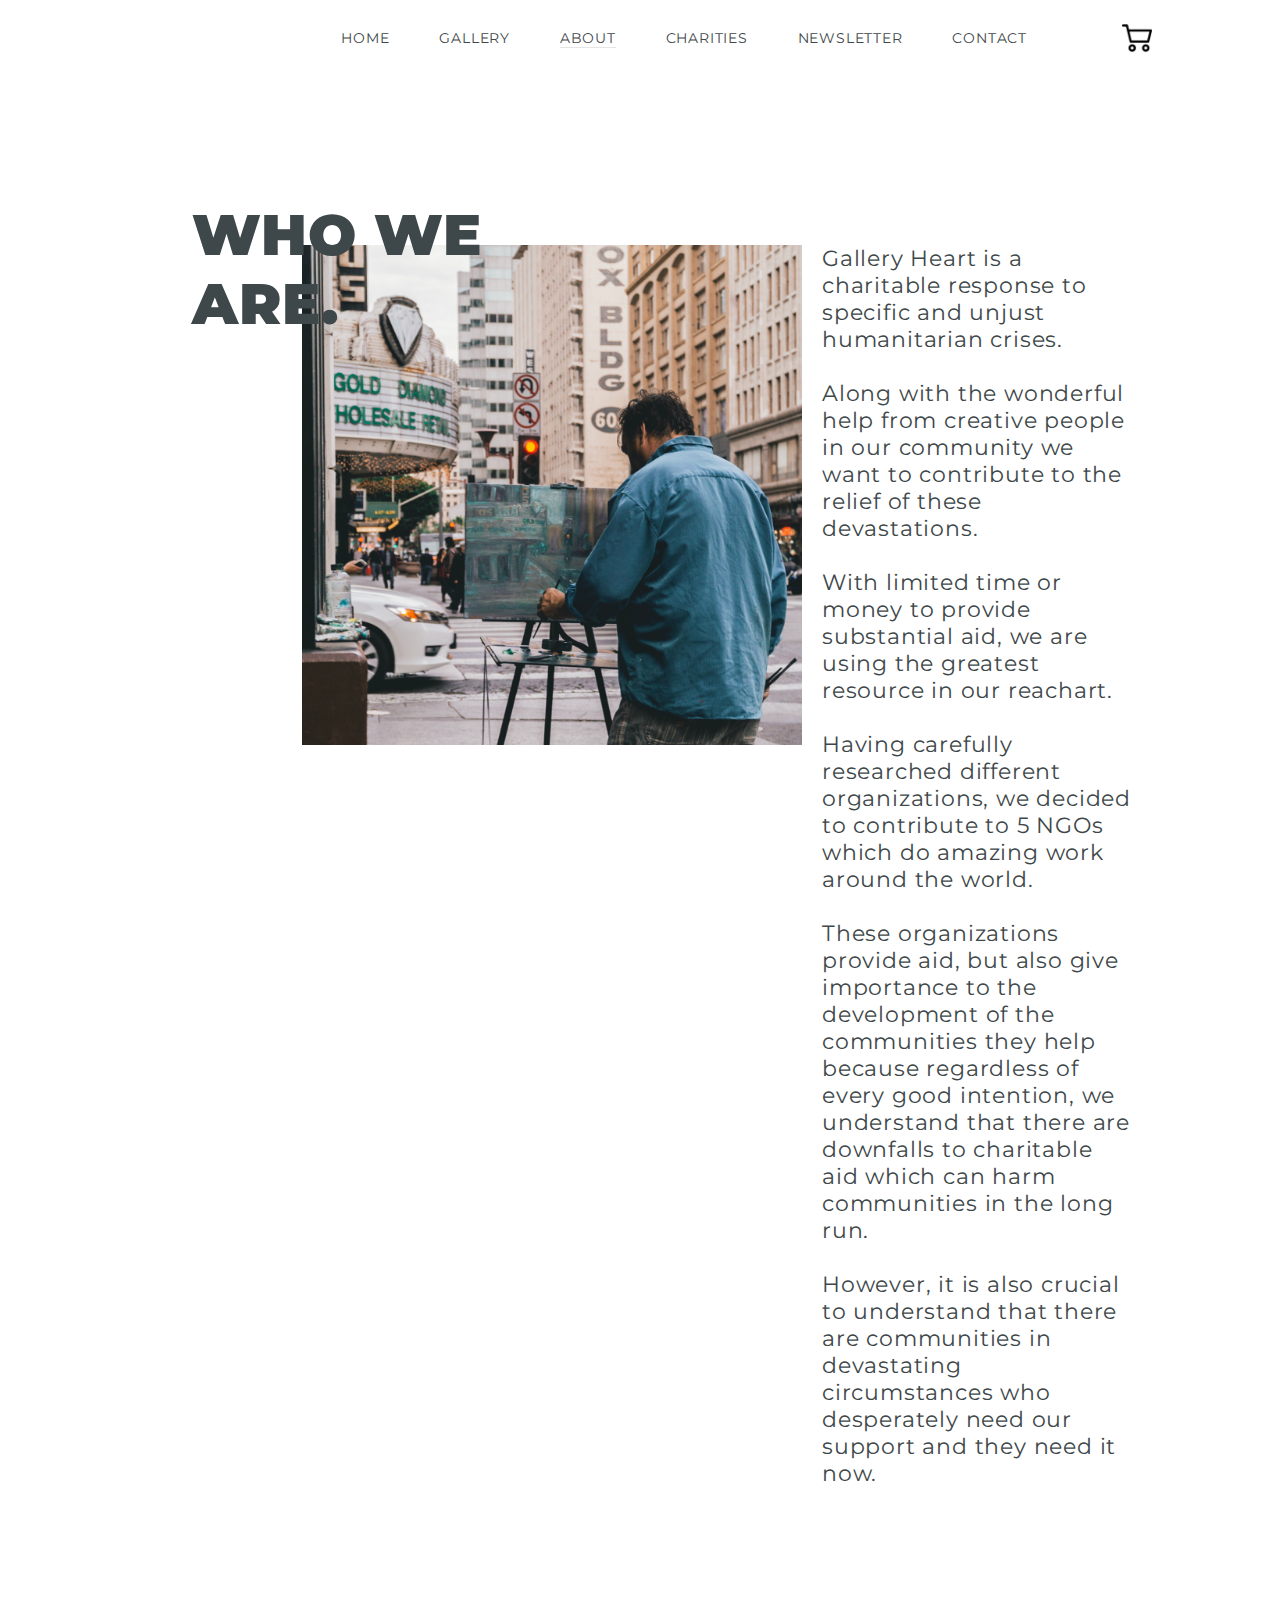
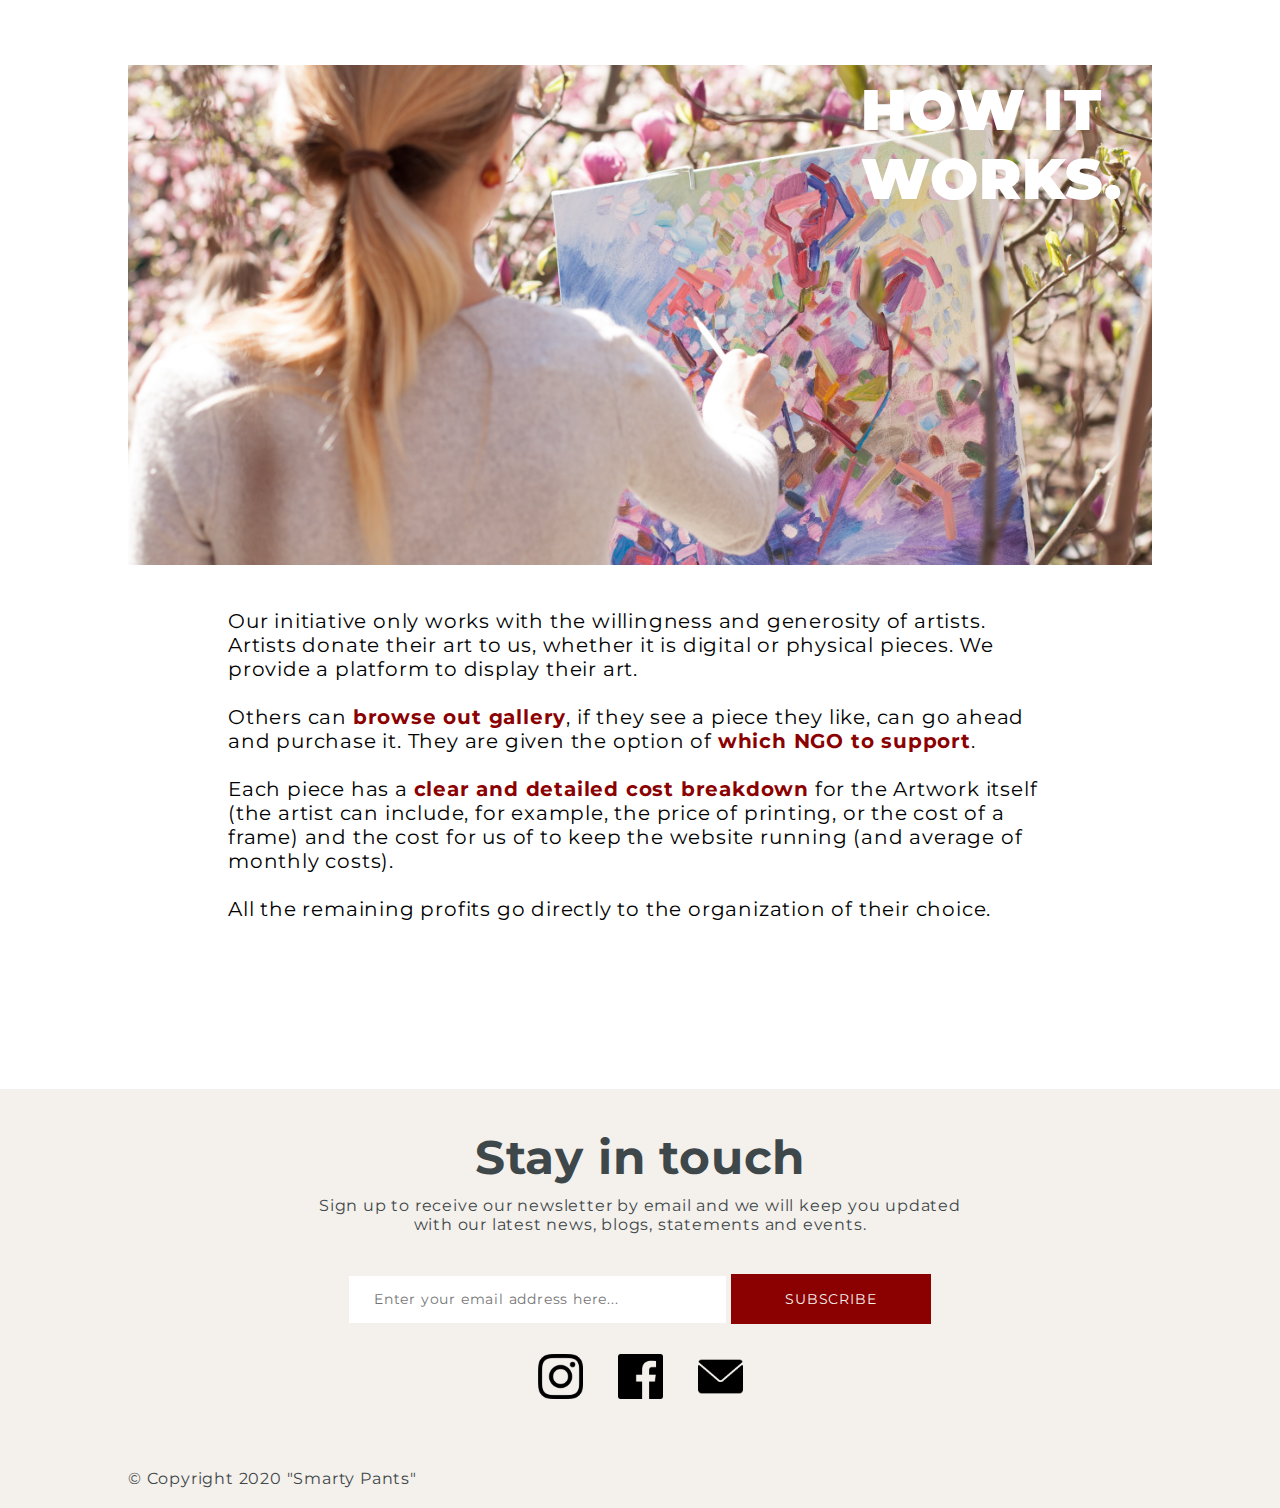
==== about.html @ b80632dc "created the about page" ====
<!DOCTYPE html>
<html>
    <head>
        <meta charset="UTF-8">
        <meta name="viewport" content="width = device-width, initial-scale = 1.0">
        <meta http-equiv="X-UA-Compatible" content = "ie=edge">
        <link rel="stylesheet" href="css/style.css">
        <title> Gallery Heart </title>
        <link rel="preconnect" href="https://fonts.gstatic.com">
        <link href="https://fonts.googleapis.com/css2?family=Montserrat:ital,wght@0,100;0,200;0,300;0,400;0,500;0,600;0,700;0,800;0,900;1,100;1,200;1,300;1,400;1,500;1,600;1,700;1,800;1,900&display=swap" rel="stylesheet">
    </head>

    <body>
        <header>
            <img id="header_logo">
            <ul class="navMenu">
                <li><a href="index.html">HOME</a></li>
                <li><a href="gallery.html">GALLERY</a></li>
                <li class="selected">ABOUT</li>
                <li><a href="#">CHARITIES</a></li>
                <li><a href="#">NEWSLETTER</a></li>
                <li><a href="#">CONTACT</a></li>
            </ul>
            <img id="shopping_cart" src="res/shopping-cart.png">
        </header>
        <main>
            <div class="monthArtist_cont whoWeAre_cont">
                <div class="monthArtist whoWeAre">
                    <h1>WHO WE<br>ARE.</h1>
                    <img src="res/artistOfTheMonth.jpg">
                </div>
                <p>
                    Gallery Heart is a charitable response to specific and unjust humanitarian crises.
                    <br><br>
                    Along with the wonderful help from creative people in our community we want to contribute to the relief of these devastations.
                    <br><br>
                    With limited time or money to provide substantial aid, we are using the greatest resource in our reachart.
                    <br><br>
                    Having carefully researched different organizations, we decided to contribute to 5 NGOs which do amazing work around the world.
                    <br><br>
                    These organizations provide aid, but also give importance to the development of the communities they help because regardless of every good intention, we understand that there are downfalls to charitable aid which can harm communities in the long run.
                    <br><br>
                    However, it is also crucial to understand that there are communities in devastating circumstances who desperately need our support and they need it now.
                </p>
            </div>
            <div class="howItWorks_cont">
                <div class="howItWorks">
                    <h1>HOW IT<br>WORKS.</h1>
                    <img src="res/tetiana.jpg">
                </div>
                <p>
                    Our initiative only works with the willingness and generosity of artists. Artists donate their art to us, whether it is digital or physical pieces. We provide a platform to display their art.
                    <br><br>
                    Others can <span>browse out gallery</span>, if they see a piece they like, can go ahead and purchase it. They are given the option of <span>which NGO to support</span>.
                    <br><br>
                    Each piece has a <span>clear and detailed cost breakdown</span> for the Artwork itself (the artist can include, for example, the price of printing, or the cost of a frame) and the cost for us of to keep the website running (and average of monthly costs).
                    <br><br>
                    All the remaining profits go directly to the organization of their choice.
                </p>
            </div>
        </main>
        <footer>
            <h2>Stay in touch</h2>
            <p>Sign up to receive our newsletter by email and we will keep you updated with our latest news, blogs, statements and events.</p>
            <div>
                <input placeholder="Enter your email address here...">
                <button>SUBSCRIBE</button>
            </div>
            <div class="some_icons">
                <img src="res/instagram.png">
                <img src="res/facebook.png">
                <img src="res/envelope.png">
            </div>
            <p>© Copyright 2020 "Smarty Pants"</p>
        </footer>
    </body>
</html>
---- css/style.css ----
* {
    margin: 0;
    font-family: Montserrat;
    letter-spacing: 0.8px;
}
/* MEGA CHANGES :O */

:root {
    --main-color: #3e4749;
    --sec-color: #879499;
    --button-color: #f4f0ec;
    --button-bg-color: #8b0000;
}


h1 {
    font-size: 57px;
    font-weight: 900;
    color: var(--main-color);
}

h2 {
    font-size: 35px;
    color: var(--main-color);
    font-weight: bold;
}

.selected {
    border-bottom: 1px solid rgba(0, 0, 0, 0.1);
    cursor: default;
}

button {
    font-size: 14px;
    cursor: pointer;
    outline: none;
    background-color: var(--button-bg-color);
    border-radius: 0;
    border: 0;
    color: var(--button-color);
    width: 200px;
    height: 50px;
}

button span {
    border-bottom: 2px var(--button-color) solid;
}

/* NAVIGATION AND HEADER */

header {
    display: flex;
    flex-direction: row;
    height: 75px;
    align-items: center;
}

.navMenu {
    user-select: none;
    position: relative;
    margin: auto;
    margin-right: 50px;
    padding: 0;
}

.navMenu li {
    display: inline;
    margin-right: 45px;
    color: var(--main-color);
    font-size: 14px;
}

.navMenu li a {
    color: var(--main-color);
    text-decoration: none;
    font-size: 14px;
}

.navMenu li a:hover {
    color: var(--sec-color);
}

#shopping_cart {
    width: 30px;
    margin-right: 10%;
    cursor: pointer;
    user-select: none;
}

/* THE SLIDER */

.slideshow {
    display: flex;
    width: 100%;
    overflow-x: hidden;
    justify-content: center;
}

.slideshow::-webkit-scrollbar {
    width: 10px;
    height: 10px;
}

.show_cont img {
    margin: 0 60px;
    width: 1000px;
    cursor: pointer;
}

.show_cont {
    display: flex;
    flex-direction: row;
    justify-content: center;
    align-items: center;
    animation: sShow 25s infinite;
}

.show_cont:hover {
    animation-play-state: paused;
}

@keyframes sShow {
    0% {
        transform: translateX(1050px);
    }
    15% {
        transform: translateX(1050px);
    }
    30% {
        transform: translateX(0px);
    }
    45% {
        transform: translateX(0px);
    }
    60% {
        transform: translateX(-1050px);
    }
    75% {
        transform: translateX(-1050px);
    }
    100% {
        transform: translateX(1050px);
    }
}

/* ARTIST OF THE MONTH */

.monthArtist_cont {
    background-color: var(--button-color);
    display: flex;
    margin-top: 75px;
    padding: 95px 10% 50px 15%;
}

.monthArtist {
    position: relative;
    margin-left: 110px;
}

.monthArtist h1 {
    position: absolute;
    top: -45px;
    left: -110px;
}

.monthArtist img {
    width: 400px;
}

.monthArtist_cont p {
    margin: 0 20px;
    font-size: 22px;
    color: var(--main-color);
}

.monthArtist_cont p a {
    color: var(--button-bg-color);
    text-decoration: none;
    font-weight: bold;
}

/* RECENT ARTWORK */

.recentArtwork_cont {
    display: flex;
    flex-direction: column;
    margin: 0 10%;
}

.recentArtwork_cont h1 {
    text-align: right;
    margin-top: 75px;
}

.recentArtwork_picCont {
    display: grid;
    margin-top: 30px;
    margin-bottom: 50px;
    grid-template-columns: repeat(3, 1fr);
    grid-column-gap: 25px;
    grid-row-gap: 20px;
    align-items: center;
    user-select: none;
}

.recentArtwork_picCont img {
    width: 100%;
    cursor: pointer;
}

.recentArtwork_cont button {
    margin: auto;
}

/* FOOTER */

footer {
    background-color: var(--button-color);
    display: flex;
    flex-direction: column;
    align-items: center;
    margin-top: 75px;
    padding: 40px 0 20px 0;
}

footer h2 {
    font-size: 47px;
    margin-bottom: 10px;
}

footer p {
    width: 650px;
    text-align: center;
    margin-bottom: 40px;
    color: var(--main-color);
}

footer input {
    padding-left: 25px;
    width: 350px;
    height: 45px;
    border: none;
    outline: none;
    font-size: 14px;
    margin-right: 0;
}

.some_icons {
    display: flex;
    flex-direction: row;
    margin-top: 30px;
    margin-bottom: 70px;
}

.some_icons img {
    width: 45px;
    margin-right: 35px;
    cursor: pointer;
}

.some_icons img:last-child {
    margin-right: 0;
}

footer p:last-child {
    text-align: left;
    width: 80%;
    margin-bottom: 0;
}

/* GALLERY PAGE */

#gallery_main {
    display: flex;
    margin-top: 50px;
}

/* FILTERS */

.filters_cont {
    margin-top: 60px;
    user-select: none;
}

.filters_cont ul li {
    list-style-type: none;
    margin-top: 15px;
    font-size: 14px;
    color: var(--main-color);
    cursor: pointer;
}

.filters_cont ul li:hover {
    color: var(--sec-color);
}

.filters_cont ul .selected:hover {
    color: var(--main-color);
}

.content_cont {
    display: flex;
    flex-direction: column;
    width: 100%;
    align-items: center;
    margin: 0 150px;
}

.art_cont {
    display: grid;
    margin-top: 30px;
    width: 100%;
    grid-template-columns: repeat(3, 1fr);
    grid-column-gap: 25px;
    grid-row-gap: 20px;
    align-items: center;
    user-select: none;
}

.art_cont img {
    width: 100%;
    cursor: pointer;
}

.description_cont {
    width: 100%;
    display: none;
}

.artinfo_cont {
    text-align: center;
}

.description {
    text-align: left;
    margin-top: 70px;
}

.support_charities_cont {
    margin-top: 50px;
}

#charitiesDropDown {
    background-color: white;
    border: 2px solid rgba(0,0,0,0.1);
    outline: none;
    height: 40px;
    width: 250px;
    font-size: 14px;
}

#charitiesDropDown option {
    text-align: center;
}

.picShortInfo_cont {
    display: flex;
    flex-direction: column;
    align-items: center;
}

.price {
    font-weight: 500;
    font-size: 22px;
}

.shortInfo {
    font-size: 14px;
}

.picShortInfo_cont img {
    width: 600px;
    margin: 50px;
}

/* ABOUT PAGE */

/* who we are */

.whoWeAre_cont {
    background-color: white;
}

.whoWeAre img {
    width: 500px;
}

/* HOW IT WORKS */

.howItWorks_cont {
    display: flex;
    flex-direction: column;
    margin: 10%;
}

.howItWorks {
    position: relative;
}

.howItWorks h1 {
    position: absolute;
    color: white;
    right: 30px;
    top: 10px;
}

.howItWorks img {
    width: 100%;
    height: 500px;
    object-fit: cover;
}

.howItWorks_cont p {
    font-size: 20px;
    margin: 40px 100px;
}

.howItWorks_cont p span {
    color: var(--button-bg-color);
    font-weight: bold;
}
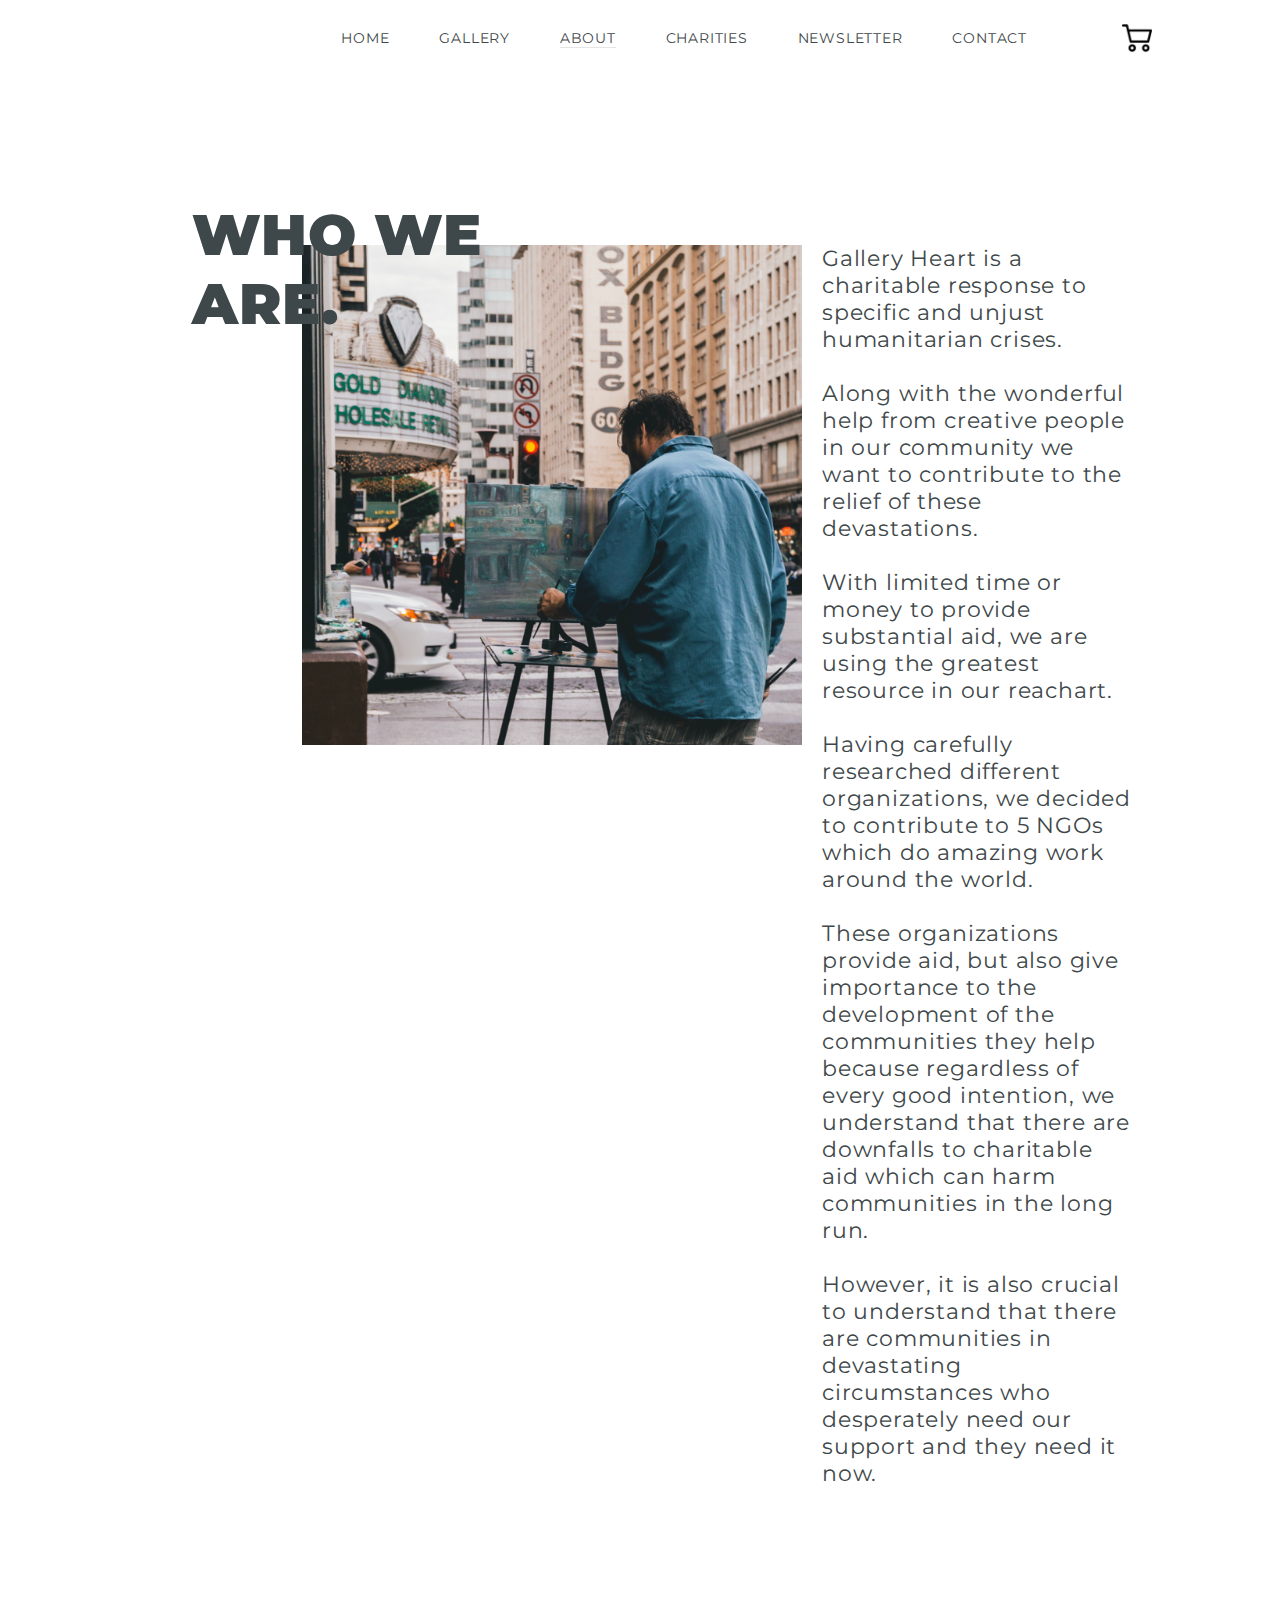
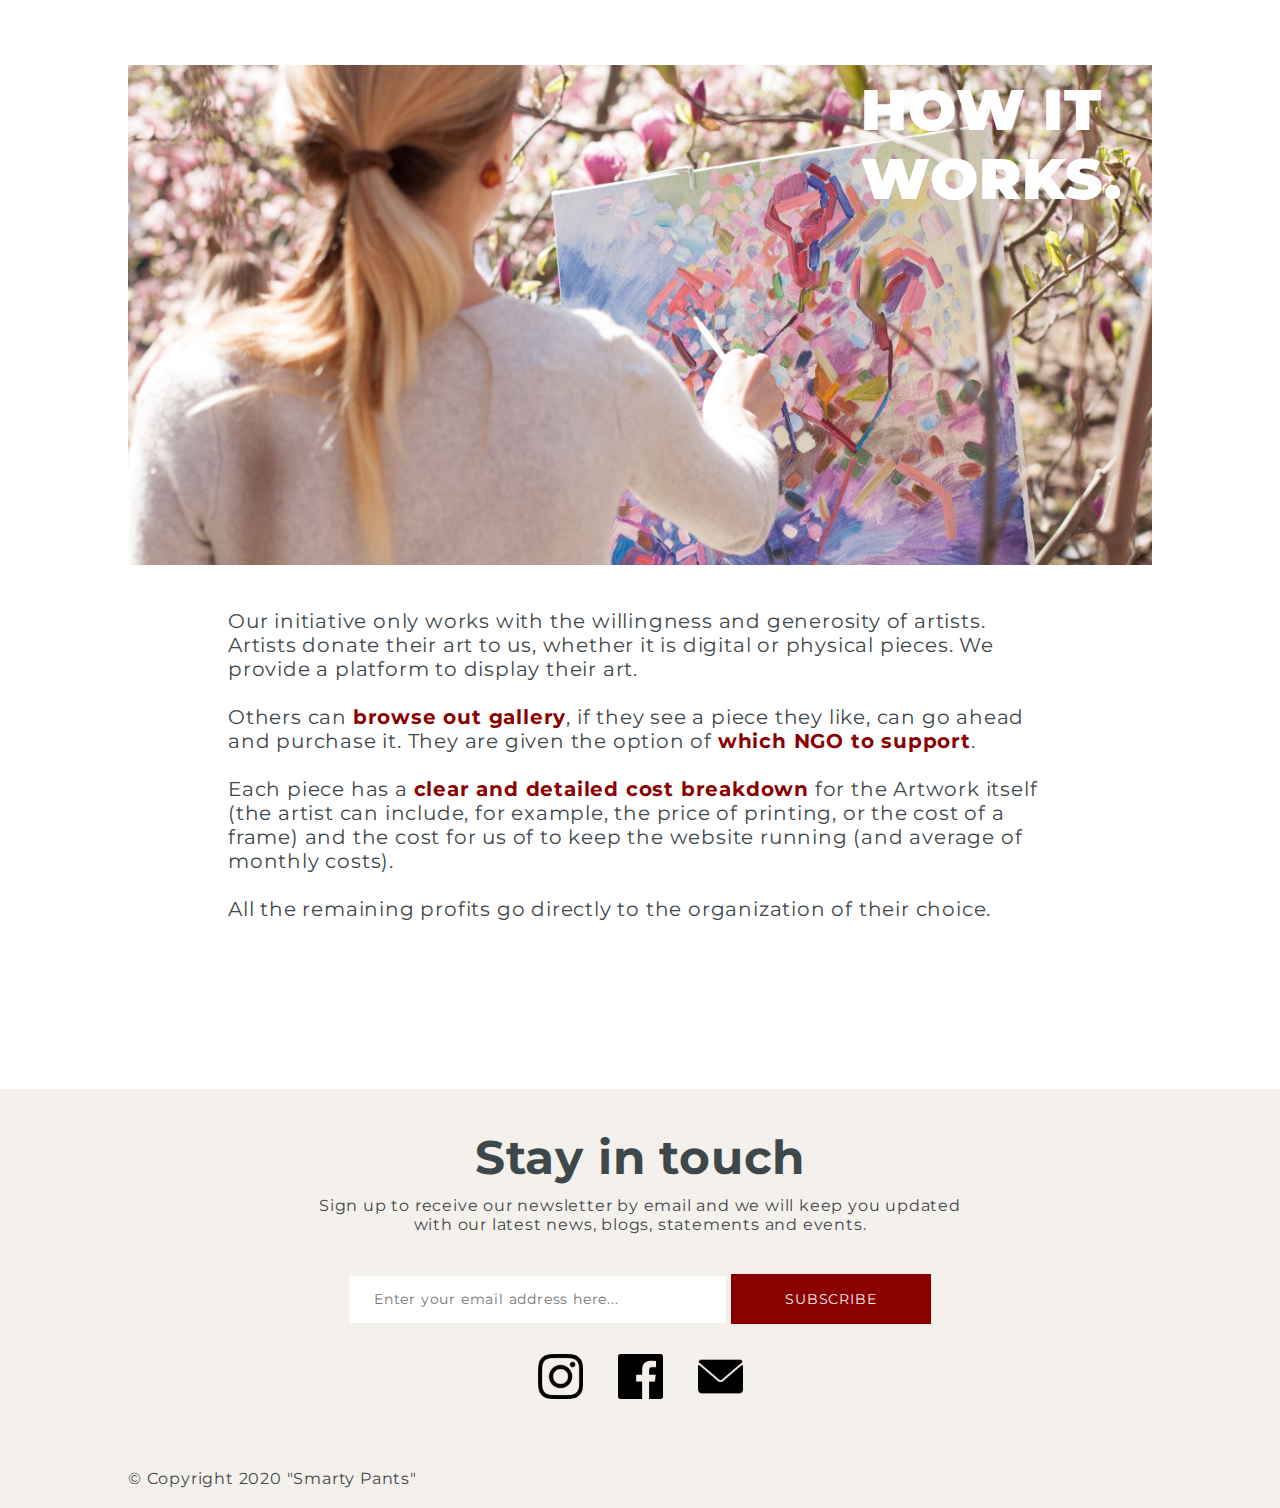
==== commit ff8de547: "meta-descrip-keywords" ====
--- a/about.html
+++ b/about.html
@@ -4,6 +4,8 @@
         <meta charset="UTF-8">
         <meta name="viewport" content="width = device-width, initial-scale = 1.0">
         <meta http-equiv="X-UA-Compatible" content = "ie=edge">
+        <meta name="description" content=" Gallery Harts non-profits art webshop charity donation">
+        <meta name="keywords" content="Art, Art print, Artist, Photography, Traditional art, Local artist , Local artist copenhagen, Local artist cph, NGO, Non profit, Non profit art, Charity, Non profit charity, Gallery, Gallery hart, Galleryhart, Gallery heart, Local art gallery, Local art, art print danmark, posters, art posters online, ,wall art posters,art prints københavn ,buy art prints ,art prints dk ,gallery  københavn ,Gallery art, Art shop, Cheap art, Cheap art copenhagen, Affordable art, Affordable art cph, Cheap art cph ">
         <link rel="stylesheet" href="css/style.css">
         <title> Gallery Heart </title>
         <link rel="preconnect" href="https://fonts.gstatic.com">
--- a/css/style.css
+++ b/css/style.css
@@ -2,6 +2,7 @@
     margin: 0;
     font-family: Montserrat;
     letter-spacing: 0.8px;
+    color: var(--main-color);
 }
 /* MEGA CHANGES :O */
 
@@ -44,6 +45,7 @@
 
 button span {
     border-bottom: 2px var(--button-color) solid;
+    color: var(--button-color);
 }
 
 /* NAVIGATION AND HEADER */
@@ -212,6 +214,132 @@
     margin: auto;
 }
 
+
+/* CONTACT PAGE */
+
+.contact_cont {
+    display: flex;
+    justify-content: space-around;
+    padding: 5% 10%;
+}
+
+.contact_cont img {
+    height: 600px;
+    width: auto;
+}
+
+.contact_textCont {
+    display: flex;
+    flex-direction: column;
+    width: 600px;
+}
+
+.contact_textCont h1 {
+    text-align: center;
+    margin-bottom: 70px;
+}
+
+.contact_textCont input {
+    margin-bottom: 20px;
+    font-size: 1em;
+    border: 0px;
+    border-bottom: solid 1px grey;
+    padding-bottom: 5px;
+}
+
+.contact_textCont input:focus {
+    outline: none;
+    background-color: none;
+    border-bottom: solid 1px black;
+}
+
+.contact_textCont textarea {
+    font-size: 1em;
+    height: 100px;
+    margin-bottom: 70px;
+    max-width: 100%;
+    max-height: 200px;
+}
+
+/*
+.contact_cont {
+    display: flex;
+    flex-direction: column;
+    margin: 0 10%;
+}
+
+.contact_cont h1 {
+    position: relative;
+    text-align: center;
+    top: 100px;
+    left: 264px;
+    line-height: 55px;
+}
+
+.contact_picCont {
+    display: grid;
+    margin-top: 30px;
+    margin-bottom: 50px;
+    grid-template-columns: repeat(3, 1fr);
+    grid-column-gap: 25px;
+    grid-row-gap: 20px;
+    align-items: center;
+    user-select: none;
+}
+
+.contact_picCont img {
+    position: relative;
+    width: 100%;
+    cursor: pointer;
+    top: -50px;
+    left: 40px;
+}
+
+.contact_textCont {
+    display: grid;
+    grid-template-rows: repeat(3, 1fr);
+    grid-column-gap: 25px;
+    grid-row-gap: 20px;
+    align-items: center;
+    user-select: none;
+    margin-top: -500px;
+    margin-left: 700px;
+}
+
+.contactname h3 {
+    position: relative;
+    font-style: italic;
+    top: 40px;
+    left: -100px;
+    font-size: 15px;
+    border-bottom: solid black 0.5px;
+    line-height: 70px;
+}
+
+.messagebox {
+    position: relative;
+    outline: solid black 0.5px;
+    height: 100px;
+    width: 500px;
+    top: 30px;
+    right: 100px;
+}
+
+.messagebox h3 {
+    font-size: 15px;
+    font-style: italic;
+    margin-left: 10px;
+    margin-top: 5px;
+}
+
+.contact_cont button {
+    position: relative;
+    top: -93px;
+    left: 600px;
+    padding: 7px;
+}
+*/
+
 /* FOOTER */
 
 footer {
@@ -275,6 +403,10 @@
     margin-top: 50px;
 }
 
+#noneLeft {
+    display: none;
+}
+
 /* FILTERS */
 
 .filters_cont {
@@ -353,7 +485,7 @@
     text-align: center;
 }
 
-.picShortInfo_cont {
+#picShortInfo_cont {
     display: flex;
     flex-direction: column;
     align-items: center;
@@ -368,7 +500,7 @@
     font-size: 14px;
 }
 
-.picShortInfo_cont img {
+#picShortInfo_cont img {
     width: 600px;
     margin: 50px;
 }
@@ -419,3 +551,155 @@
     color: var(--button-bg-color);
     font-weight: bold;
 }
+
+
+/* charities */
+
+.charities_cont {
+    width: 200px;
+}
+
+.charities_description_cont img {
+    width: 100%;
+    min-width: 600px;
+    object-fit: cover;
+    margin-top: 50px;
+}
+
+.charities_h {
+    text-align: center;
+    font-size: 32px;
+    margin-top: 30px;
+}
+
+.title_desc_cont {
+    display: flex;
+    margin-top: 50px;
+}
+
+.title_desc_cont:last-child {
+    margin-bottom: 100px;
+}
+
+.title_desc_cont h2 {
+    font-size: 17px;
+    font-weight: 400;
+    margin-right: 40px;
+    width: 370px;
+    text-align: right;
+}
+
+.desc_cherity {
+    width: 100%;
+}
+
+.focus_item h3 {
+    display: list-item;
+    margin-left: 20px;
+}
+
+/* shop site */
+
+#shopH {
+    text-align: center;
+    margin-top: 70px;
+}
+
+#shop_cont {
+    display: grid;
+    grid-template-columns: repeat(1fr, 5);
+    margin: 50px 15% 0;
+    grid-row-gap: 50px;
+    grid-column-gap: 90px;
+    align-items: center;
+}
+
+#shop_cont img {
+    width: 100%;
+    min-width: 150px;
+    max-width: 280px;
+}
+
+#productCol {
+    grid-column: 2/3;
+    text-align: left;
+}
+
+#priceCol {
+    grid-column: 3/4;
+    text-align: center;
+}
+
+#quantityCol {
+    grid-column: 4/5;
+    text-align: center;
+}
+
+#totalCol {
+    grid-column: 5/6;
+    text-align: right;
+}
+
+.quantitySelector {
+    display: flex;
+    justify-content: center;
+    font-size: 17px;
+    font-weight: 500;
+}
+
+.quantitySelector button {
+    background-color: black;
+    width: 20px;
+    height: 20px;
+    border-radius: 40px;
+    margin: 0 10px;
+}
+
+.quantitySelector button:hover {
+    background-color: rgba(0,0,0,0.5);
+}
+
+.quantitySelector button:active {
+    background-color: rgba(0,0,0,0.7);
+}
+
+.quantitySelector span {
+    border-bottom: 0;
+    color: white;
+    font-weight: 800;
+}
+
+#totalLine {
+    grid-column: 1/6;
+    width: 100%;
+    height: 1px;
+    background-color: var(--sec-color);
+}
+
+#totalText {
+    grid-column: 1/3;
+    text-align: left;
+    font-size: 17px;
+    font-weight: 600;
+}
+
+#totalValue {
+    grid-column: 3/6;
+    text-align: right;
+    font-size: 17px;
+    font-weight: 600;
+}
+
+.stackPrice {
+    text-align: center;
+}
+
+.totalPrice {
+    text-align: right;
+}
+
+.shopButtons {
+    display: flex;
+    margin: 20px 15%;
+    justify-content: space-between;
+}
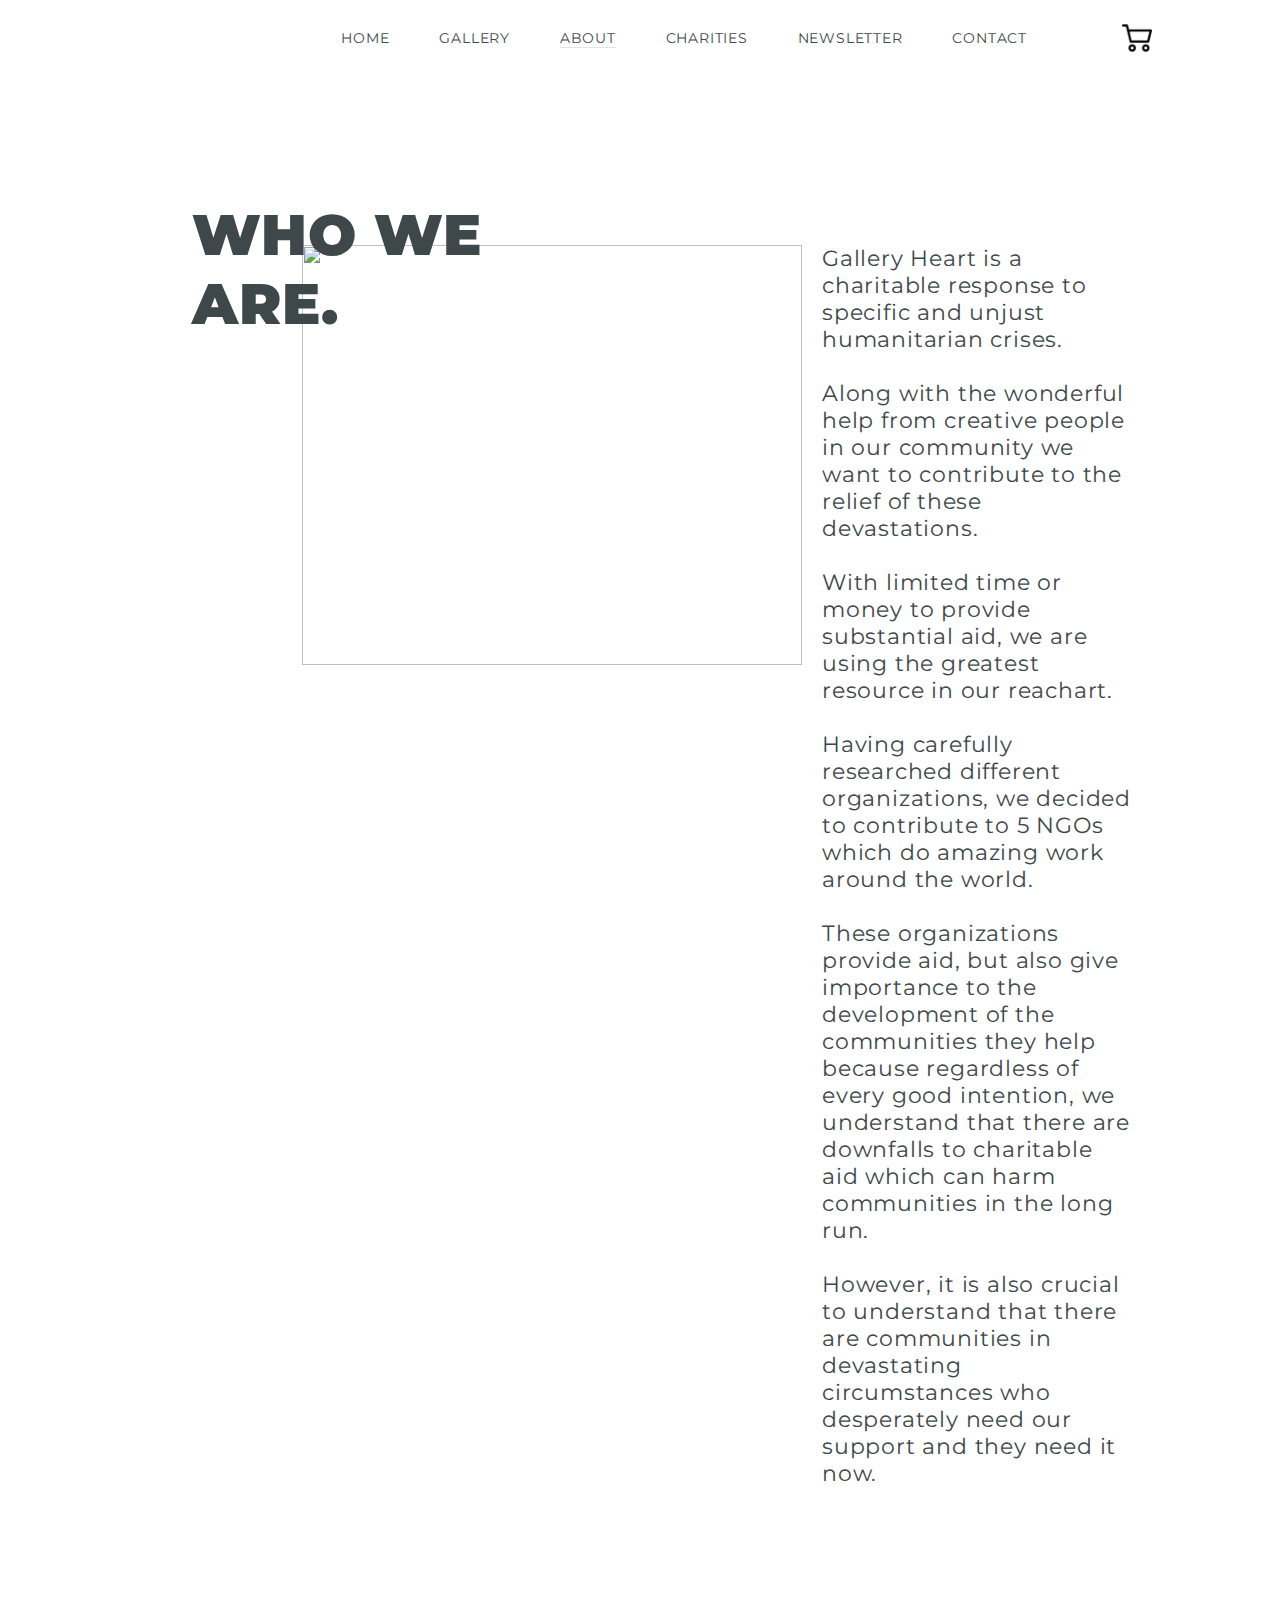
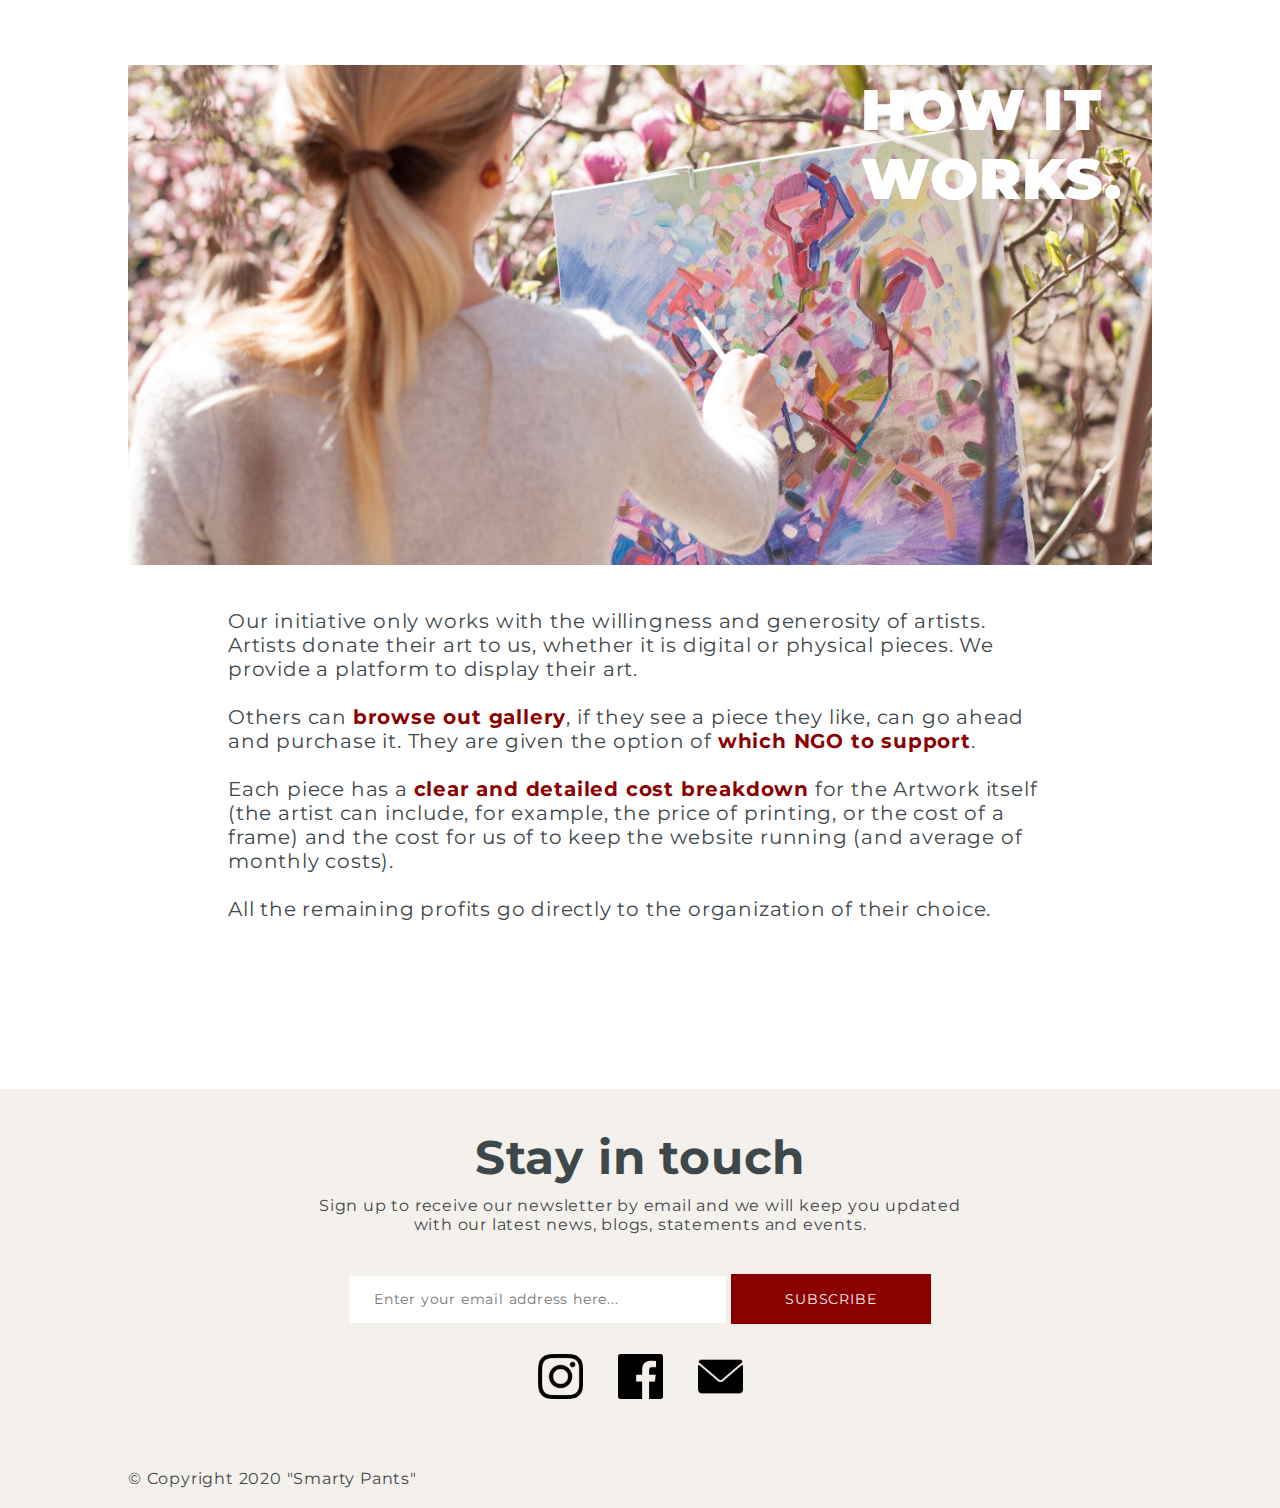
==== commit b6d92865: "changed who we are picture" ====
--- a/about.html
+++ b/about.html
@@ -19,9 +19,9 @@
                 <li><a href="index.html">HOME</a></li>
                 <li><a href="gallery.html">GALLERY</a></li>
                 <li class="selected">ABOUT</li>
-                <li><a href="#">CHARITIES</a></li>
+                <li><a href="charities.html">CHARITIES</a></li>
                 <li><a href="#">NEWSLETTER</a></li>
-                <li><a href="#">CONTACT</a></li>
+                <li><a href="contact.html">CONTACT</a></li>
             </ul>
             <img id="shopping_cart" src="res/shopping-cart.png">
         </header>
@@ -29,7 +29,7 @@
             <div class="monthArtist_cont whoWeAre_cont">
                 <div class="monthArtist whoWeAre">
                     <h1>WHO WE<br>ARE.</h1>
-                    <img src="res/artistOfTheMonth.jpg">
+                    <img src="res/whoWeAre.JPG">
                 </div>
                 <p>
                     Gallery Heart is a charitable response to specific and unjust humanitarian crises.
--- a/css/style.css
+++ b/css/style.css
@@ -166,7 +166,9 @@
 }
 
 .monthArtist img {
-    width: 400px;
+    width: 100%;
+    height: 420px;
+    object-fit: cover;
 }
 
 .monthArtist_cont p {
@@ -703,3 +705,7 @@
     margin: 20px 15%;
     justify-content: space-between;
 }
+
+@media only screen and (max-width: ) {
+
+}
